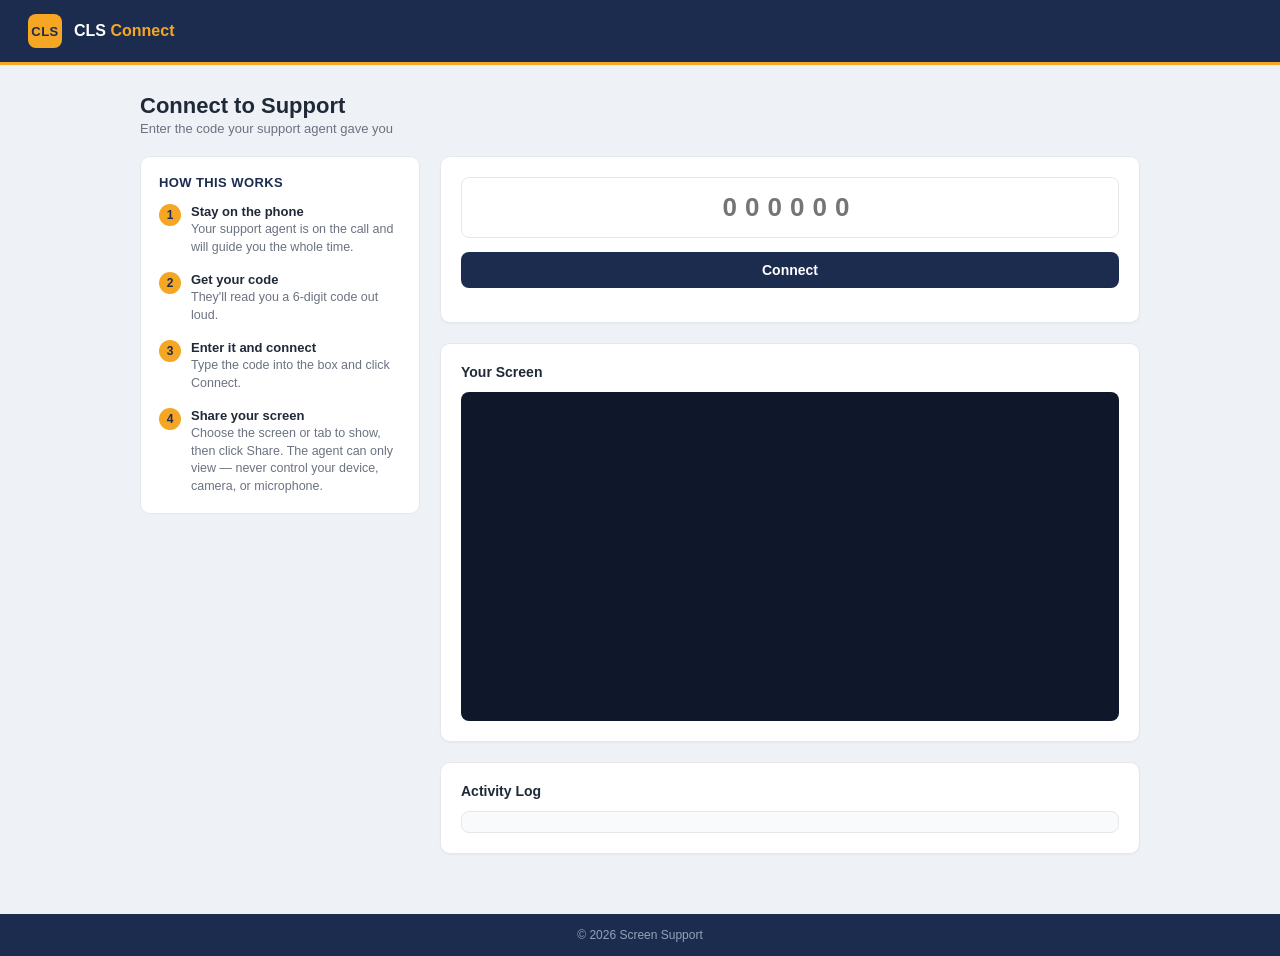
==== public/index.html @ 429fd6a7 "added instructions" ====
<!doctype html>
<html lang="en">
  <head>
    <meta charset="UTF-8" />
    <title>Screen Support</title>
    <link rel="stylesheet" href="styles.css?v=2" />
  </head>
  <body>
    <div class="topbar">
      <div class="brand">
        <div class="brand-badge">CLS</div>
        <div class="brand-name">CLS <span>Connect</span></div>
      </div>
    </div>

    <div class="page page-wide">
      <div class="page-header center">
        <h1>Connect to Support</h1>
        <p>Enter the code your support agent gave you</p>
      </div>

      <div class="layout-grid">
        <aside class="instructions-panel">
          <div class="instructions-title">How This Works</div>

          <div class="steps">
            <div class="step">
              <div class="step-num">1</div>
              <div class="step-body">
                <div class="step-title">Stay on the phone</div>
                <div class="step-text">
                  Your support agent is on the call and will guide you the
                  whole time.
                </div>
              </div>
            </div>

            <div class="step">
              <div class="step-num">2</div>
              <div class="step-body">
                <div class="step-title">Get your code</div>
                <div class="step-text">
                  They'll read you a 6-digit code out loud.
                </div>
              </div>
            </div>

            <div class="step">
              <div class="step-num">3</div>
              <div class="step-body">
                <div class="step-title">Enter it and connect</div>
                <div class="step-text">
                  Type the code into the box and click Connect.
                </div>
              </div>
            </div>

            <div class="step">
              <div class="step-num">4</div>
              <div class="step-body">
                <div class="step-title">Share your screen</div>
                <div class="step-text">
                  Choose the screen or tab to show, then click Share. The
                  agent can only view — never control your device, camera,
                  or microphone.
                </div>
              </div>
            </div>
          </div>
        </aside>

        <div class="main-col">
          <div class="card center">
            <input
              type="text"
              id="codeInput"
              class="code-input"
              maxlength="6"
              placeholder="000000"
            />
            <button
              class="btn btn-primary btn-block"
              style="margin-top: 14px"
              onclick="connect()"
            >
              Connect
            </button>

            <div style="margin-top: 14px">
              <span id="statusPill" class="status-pill hidden"></span>
            </div>
            <div class="timer-text" id="timer"></div>
          </div>

          <div class="card">
            <div class="card-title">Your Screen</div>
            <div class="video-wrapper">
              <video id="localVideo" autoplay muted playsinline tabindex="-1" disablePictureInPicture></video>
            </div>
          </div>

          <div class="card">
            <div class="card-title">Activity Log</div>
            <div id="log" class="log-box"></div>
          </div>
        </div>
      </div>
    </div>

    <div class="footer">© 2026 Screen Support</div>

    <script>
      let pc, ws, countdownInterval, localStream, pendingExpiresAt;

      function log(msg) {
        const el = document.getElementById("log");
        el.textContent += msg + "\n";
        el.scrollTop = el.scrollHeight;
        console.log(msg);
      }

      function startCountdown(expiresAtISO) {
        const expiresAt = new Date(expiresAtISO).getTime();
        if (countdownInterval) clearInterval(countdownInterval);

        const tick = () => {
          const diff = Math.max(0, expiresAt - Date.now());
          const totalSeconds = Math.floor(diff / 1000);
          const mm = String(Math.floor(totalSeconds / 60)).padStart(2, "0");
          const ss = String(totalSeconds % 60).padStart(2, "0");
          const timerEl = document.getElementById("timer");

          if (diff <= 0) {
            timerEl.textContent = "Session expired";
            clearInterval(countdownInterval);
            handleExpiry();
            return;
          }
          timerEl.textContent = `Expires in ${mm}:${ss}`;
        };

        tick();
        countdownInterval = setInterval(tick, 1000);
      }

      function handleExpiry() {
        log("Session expired");
        try {
          send({ type: "stop" });
        } catch (e) {}
        stopCaptureAndCleanup(
          "Session expired. Enter a new code to start again.",
          "error",
        );
      }

      function setStatus(text, type) {
        const pill = document.getElementById("statusPill");
        pill.className = "status-pill " + type;
        pill.innerHTML = '<span class="dot"></span>' + text;
        pill.classList.remove("hidden");
      }

      async function connect() {
        const code = document.getElementById("codeInput").value.trim();
        if (code.length !== 6) {
          setStatus("Please enter the 6-digit code.", "error");
          return;
        }

        setStatus("Connecting...", "waiting");

        const wsProtocol = location.protocol === "https:" ? "wss:" : "ws:";
        const wsUrl = `${wsProtocol}//${location.host}/ws?code=${code}&role=user`;
        ws = new WebSocket(wsUrl);

        ws.onopen = async () => {
          log("Connected to signaling server");
          setStatus("Connected. Starting screen share...", "waiting");
          await startShare();
        };
        ws.onclose = () => log("Signaling connection closed");
        ws.onerror = () => {
          log("WebSocket error");
          setStatus(
            "Could not connect. Check the code and try again.",
            "error",
          );
        };

        const iceServers = await getIceServers();
        pc = new RTCPeerConnection({ iceServers });

        pc.onicecandidate = (event) => {
          if (event.candidate) {
            send({ type: "ice-candidate", candidate: event.candidate });
          } else {
            log("ICE gathering complete");
          }
        };

        pc.onconnectionstatechange = () => {
          log("Connection state: " + pc.connectionState);
          if (pc.connectionState === "connected") {
            setStatus("Support agent is viewing your screen", "connected");
          } else if (
            ["disconnected", "failed", "closed"].includes(pc.connectionState)
          ) {
            setStatus("Session ended.", "ended");
          }
        };

        ws.onmessage = async (event) => {
          const msg = JSON.parse(event.data);
          if (msg.type === "answer") {
            log("Received answer from agent");
            await pc.setRemoteDescription(msg.answer);
          } else if (msg.type === "ice-candidate") {
            try {
              await pc.addIceCandidate(msg.candidate);
            } catch (e) {
              log("Failed to add ICE candidate: " + e.message);
            }
          } else if (msg.type === "session-info") {
            pendingExpiresAt = msg.expiresAt;
          }
        };
      }

      async function getIceServers() {
        try {
          const res = await fetch("/api/turn-credentials");
          if (!res.ok) throw new Error("bad response");
          const turnServers = await res.json();
          log("TURN credentials loaded");
          return [{ urls: "stun:stun.l.google.com:19302" }, ...turnServers];
        } catch (e) {
          log(
            "Failed to load TURN credentials, falling back to STUN only: " +
              e.message,
          );
          return [{ urls: "stun:stun.l.google.com:19302" }];
        }
      }

      async function startShare() {
        localStream = await navigator.mediaDevices.getDisplayMedia({
          video: { frameRate: { ideal: 10, max: 15 } },
        });
        const track = localStream.getVideoTracks()[0];
        if ("contentHint" in track) track.contentHint = "detail";
        track.onended = () => stopSharing();

        document.getElementById("localVideo").srcObject = localStream;
        localStream.getTracks().forEach((t) => pc.addTrack(t, localStream));
        log("Screen share started");

        if (pendingExpiresAt) {
          startCountdown(pendingExpiresAt);
        }

        const offer = await pc.createOffer();
        await pc.setLocalDescription(offer);
        send({ type: "offer", offer: pc.localDescription });
        log("Sent offer to agent");
      }

      function stopCaptureAndCleanup(statusText, statusType) {
        if (countdownInterval) {
          clearInterval(countdownInterval);
          countdownInterval = null;
        }
        pendingExpiresAt = null;

        if (localStream) {
          localStream.getTracks().forEach((t) => t.stop());
          localStream = null;
        }
        if (pc) {
          pc.close();
          pc = null;
        }
        if (ws) {
          ws.close();
          ws = null;
        }

        document.getElementById("localVideo").srcObject = null;
        setStatus(statusText, statusType);
        document.getElementById("codeInput").value = "";
      }

      function stopSharing() {
        log("Screen sharing stopped");
        try {
          send({ type: "stop" });
        } catch (e) {}
        stopCaptureAndCleanup(
          "Session ended. Enter a new code to start again.",
          "ended",
        );
      }

      function send(obj) {
        if (ws && ws.readyState === WebSocket.OPEN) {
          ws.send(JSON.stringify(obj));
        }
      }
    </script>
  </body>
</html>
---- public/styles.css ----
:root {
  --navy: #1b2c4f;
  --navy-light: #24365c;
  --orange: #f5a623;
  --bg: #eef1f5;
  --white: #ffffff;
  --text-dark: #1f2937;
  --text-muted: #6b7280;
  --green: #10b981;
  --green-bg: #d1fae5;
  --blue-badge-bg: #dbeafe;
  --blue-badge-text: #2563eb;
  --red: #ef4444;
  --border: #e5e7eb;
  --radius: 10px;
}

* { box-sizing: border-box; }

body {
  margin: 0;
  font-family: -apple-system, BlinkMacSystemFont, "Segoe UI", Roboto, Helvetica, Arial, sans-serif;
  background: var(--bg);
  color: var(--text-dark);
  min-height: 100vh;
  display: flex;
  flex-direction: column;
}

/* ---------- Top bar ---------- */
.topbar {
  background: var(--navy);
  border-bottom: 3px solid var(--orange);
  padding: 14px 28px;
  display: flex;
  align-items: center;
  justify-content: space-between;
}

.brand {
  display: flex;
  align-items: center;
  gap: 12px;
}

.brand-badge {
  background: var(--orange);
  color: var(--navy);
  font-weight: 800;
  font-size: 13px;
  width: 34px;
  height: 34px;
  border-radius: 8px;
  display: flex;
  align-items: center;
  justify-content: center;
  letter-spacing: 0.5px;
}

.brand-name {
  color: #fff;
  font-weight: 700;
  font-size: 16px;
}

.brand-name span {
  color: var(--orange);
}

.version-pill {
  background: rgba(255,255,255,0.12);
  color: #cbd5e1;
  font-size: 12px;
  padding: 4px 10px;
  border-radius: 999px;
}

/* ---------- Layout ---------- */
.page {
  flex: 1;
  max-width: 860px;
  width: 100%;
  margin: 0 auto;
  padding: 28px 20px 40px;
}

.page-header {
  margin-bottom: 20px;
}

.page-header h1 {
  font-size: 22px;
  margin: 0 0 2px;
}

.page-header p {
  margin: 0;
  color: var(--text-muted);
  font-size: 13px;
}

/* ---------- Cards ---------- */
.card {
  background: var(--white);
  border-radius: var(--radius);
  border: 1px solid var(--border);
  box-shadow: 0 1px 2px rgba(0,0,0,0.04);
  padding: 20px;
  margin-bottom: 20px;
}

.card-title {
  font-weight: 700;
  font-size: 14px;
  margin: 0 0 12px;
  display: flex;
  align-items: center;
  justify-content: space-between;
}

/* ---------- Buttons ---------- */
.btn {
  border: none;
  border-radius: 8px;
  padding: 10px 18px;
  font-size: 14px;
  font-weight: 600;
  cursor: pointer;
  display: inline-flex;
  align-items: center;
  gap: 6px;
}

.btn-primary {
  background: var(--navy);
  color: #fff;
}
.btn-primary:hover { background: var(--navy-light); }

.btn-outline {
  background: var(--white);
  color: var(--navy);
  border: 1px solid var(--border);
}
.btn-outline:hover { background: #f8fafc; }

.btn-block {
  width: 100%;
  justify-content: center;
}

/* ---------- Status / badges ---------- */
.status-pill {
  display: inline-flex;
  align-items: center;
  gap: 5px;
  font-size: 12px;
  font-weight: 600;
  padding: 3px 10px;
  border-radius: 999px;
}
.status-pill.waiting { background: #fef3c7; color: #b45309; }
.status-pill.connected { background: var(--green-bg); color: #047857; }
.status-pill.ended { background: #f1f5f9; color: var(--text-muted); }
.status-pill.error { background: #fee2e2; color: #b91c1c; }
.status-pill .dot {
  width: 6px; height: 6px; border-radius: 50%; background: currentColor;
}

/* ---------- Session code ---------- */
.code-display {
  font-size: 40px;
  font-weight: 800;
  letter-spacing: 8px;
  color: var(--navy);
  text-align: center;
  margin: 18px 0 6px;
}

.code-hint {
  text-align: center;
  color: var(--text-muted);
  font-size: 13px;
  margin-bottom: 4px;
}

.timer-text {
  text-align: center;
  color: var(--text-muted);
  font-size: 12px;
  font-weight: 600;
  margin-top: 4px;
}

/* ---------- Code input (user page) ---------- */
.code-input {
  font-size: 26px;
  letter-spacing: 8px;
  text-align: center;
  padding: 14px;
  width: 100%;
  border: 1px solid var(--border);
  border-radius: 8px;
  color: var(--navy);
  font-weight: 700;
}
.code-input:focus {
  outline: none;
  border-color: var(--orange);
  box-shadow: 0 0 0 3px rgba(245, 166, 35, 0.15);
}

/* ---------- Video ---------- */
.video-wrapper {
  background: #0f172a;
  border-radius: 8px;
  overflow: hidden;
  margin-top: 4px;
}

/* When the WRAPPER (not the <video> tag) is the fullscreen element,
   make it fill the screen and center the video inside it, letterboxed
   if the aspect ratio doesn't match. Covers all browser prefixes. */
.video-wrapper:fullscreen,
.video-wrapper:-webkit-full-screen,
.video-wrapper:-moz-full-screen,
.video-wrapper:-ms-fullscreen {
  width: 100vw;
  height: 100vh;
  display: flex;
  align-items: center;
  justify-content: center;
  background: #000;
  border-radius: 0;
}

.video-wrapper:fullscreen video,
.video-wrapper:-webkit-full-screen video,
.video-wrapper:-moz-full-screen video,
.video-wrapper:-ms-fullscreen video {
  width: 100%;
  height: 100%;
  object-fit: contain;
}
video {
  width: 100%;
  display: block;
  background: #0f172a;
}

/* Suppress Chrome/Safari's native media control overlay entirely —
   including the play/pause bar that otherwise appears automatically
   when a <video> enters fullscreen, regardless of the `controls` attribute. */
video::-webkit-media-controls,
video::-webkit-media-controls-enclosure,
video::-webkit-media-controls-panel {
  display: none !important;
  opacity: 0 !important;
  pointer-events: none !important;
}

/* ---------- Log box ---------- */
.log-box {
  font-family: "SFMono-Regular", Consolas, "Liberation Mono", Menlo, monospace;
  font-size: 11px;
  background: #f8fafc;
  border: 1px solid var(--border);
  border-radius: 8px;
  padding: 10px 12px;
  max-height: 150px;
  overflow-y: auto;
  white-space: pre-wrap;
  color: var(--text-muted);
}

/* ---------- Footer ---------- */
.footer {
  background: var(--navy);
  color: #94a3b8;
  text-align: center;
  font-size: 12px;
  padding: 14px;
}

.hidden { display: none !important; }

/* ---------- Two-column layout with instructions panel ---------- */
.page-wide { max-width: 1040px; }

.layout-grid {
  display: grid;
  grid-template-columns: 280px 1fr;
  gap: 20px;
  align-items: start;
}

@media (max-width: 720px) {
  .layout-grid { grid-template-columns: 1fr; }
}

.instructions-panel {
  background: var(--white);
  border: 1px solid var(--border);
  border-radius: var(--radius);
  padding: 18px;
  position: sticky;
  top: 20px;
}

.instructions-title {
  font-weight: 700;
  font-size: 13px;
  color: var(--navy);
  margin-bottom: 14px;
  text-transform: uppercase;
  letter-spacing: 0.4px;
}

.steps { display: flex; flex-direction: column; gap: 16px; }

.step { display: flex; gap: 10px; align-items: flex-start; }

.step-num {
  flex-shrink: 0;
  width: 22px;
  height: 22px;
  border-radius: 50%;
  background: var(--orange);
  color: var(--navy);
  font-weight: 800;
  font-size: 12px;
  display: flex;
  align-items: center;
  justify-content: center;
}

.step-title { font-weight: 700; font-size: 13px; margin-bottom: 2px; }
.step-text { font-size: 12.5px; color: var(--text-muted); line-height: 1.4; }

.link-box {
  margin-top: 8px;
  display: flex;
  align-items: center;
  gap: 8px;
  background: #f8fafc;
  border: 1px solid var(--border);
  border-radius: 6px;
  padding: 6px 8px;
}
.link-box span {
  font-size: 11px;
  color: var(--navy);
  word-break: break-all;
  flex: 1;
}
.link-box .btn { padding: 4px 10px; font-size: 12px; }
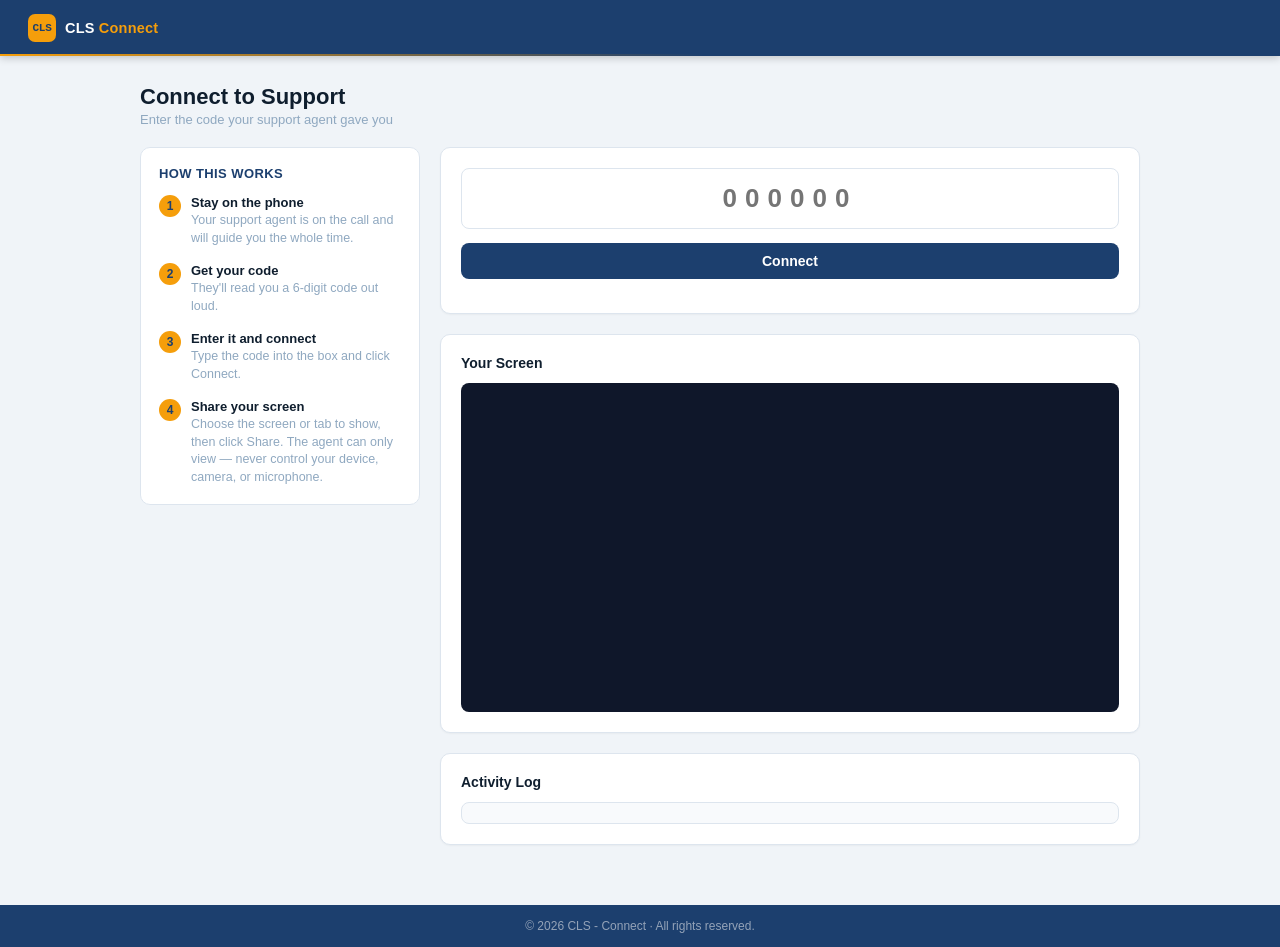
==== commit fd6a88c2: "sync styling with cls and rate limiting" ====
--- a/public/index.html
+++ b/public/index.html
@@ -2,7 +2,7 @@
 <html lang="en">
   <head>
     <meta charset="UTF-8" />
-    <title>Screen Support</title>
+    <title>CLS - Connect</title>
     <link rel="stylesheet" href="styles.css?v=2" />
   </head>
   <body>
@@ -107,7 +107,7 @@
       </div>
     </div>
 
-    <div class="footer">© 2026 Screen Support</div>
+    <div class="footer">© 2026 CLS - Connect  ·  All rights reserved.</div>
 
     <script>
       let pc, ws, countdownInterval, localStream, pendingExpiresAt;
--- a/public/styles.css
+++ b/public/styles.css
@@ -1,25 +1,27 @@
 :root {
-  --navy: #1b2c4f;
-  --navy-light: #24365c;
-  --orange: #f5a623;
-  --bg: #eef1f5;
-  --white: #ffffff;
-  --text-dark: #1f2937;
-  --text-muted: #6b7280;
-  --green: #10b981;
-  --green-bg: #d1fae5;
-  --blue-badge-bg: #dbeafe;
-  --blue-badge-text: #2563eb;
-  --red: #ef4444;
-  --border: #e5e7eb;
-  --radius: 10px;
+  /* Mapped to CLS Theme Variables */
+  --navy: #1c3f6e;           /* var(--cls-primary) */
+  --navy-light: #162f52;     /* var(--cls-primary-hover) */
+  --orange: #f59e0b;         /* var(--cls-accent) */
+  --bg: #f0f4f8;             /* var(--cls-bg) */
+  --white: #ffffff;          /* var(--cls-surface) */
+  --text-dark: #0f1e2e;      /* var(--cls-text-primary) */
+  --text-muted: #8fa8c0;     /* var(--cls-text-muted) */
+  --green: #166534;          /* var(--cls-closed-text) */
+  --green-bg: #dcfce7;       /* var(--cls-closed-bg) */
+  --blue-badge-bg: #e0f2fe;  /* var(--cls-open-bg) */
+  --blue-badge-text: #0369a1;/* var(--cls-open-text) */
+  --red: #c0392b;            /* Danger button color */
+  --border: #dde5ee;         /* var(--cls-border) */
+  --radius: 10px;            /* var(--cls-radius-md) */
 }
 
 * { box-sizing: border-box; }
 
 body {
   margin: 0;
-  font-family: -apple-system, BlinkMacSystemFont, "Segoe UI", Roboto, Helvetica, Arial, sans-serif;
+  /* Updated to match CLS's font */
+  font-family: 'Plus Jakarta Sans', sans-serif;
   background: var(--bg);
   color: var(--text-dark);
   min-height: 100vh;
@@ -30,39 +32,53 @@
 /* ---------- Top bar ---------- */
 .topbar {
   background: var(--navy);
-  border-bottom: 3px solid var(--orange);
   padding: 14px 28px;
   display: flex;
   align-items: center;
   justify-content: space-between;
+  position: relative;
+  box-shadow: 0 2px 8px rgba(0, 0, 0, 0.20);
+  z-index: 100;
+}
+.topbar::after {
+  content: '';
+  position: absolute;
+  bottom: 0;
+  left: 0;
+  right: 0;
+  height: 2px;
+  background: linear-gradient(90deg, var(--orange) 0%, transparent 55%);
+  pointer-events: none;
 }
 
 .brand {
   display: flex;
   align-items: center;
-  gap: 12px;
-}
-
+  gap: 9px; /* Matched gap from CLS */
+}
 .brand-badge {
+  width: 28px; /* Matched size */
+  height: 28px;
   background: var(--orange);
-  color: var(--navy);
-  font-weight: 800;
-  font-size: 13px;
-  width: 34px;
-  height: 34px;
-  border-radius: 8px;
+  border-radius: 7px;
   display: flex;
   align-items: center;
   justify-content: center;
-  letter-spacing: 0.5px;
-}
-
+  font-size: 11px;
+  font-weight: 700;
+  color: var(--navy);
+  font-family: "JetBrains Mono", monospace; /* Added CLS monospace font */
+  letter-spacing: -0.3px;
+  flex-shrink: 0;
+  user-select: none;
+}
 .brand-name {
-  color: #fff;
-  font-weight: 700;
-  font-size: 16px;
-}
-
+  font-size: 14.5px; /* Matched font size */
+  font-weight: 700;
+  color: #ffffff;
+  letter-spacing: 0.2px;
+  line-height: 1;
+}
 .brand-name span {
   color: var(--orange);
 }
@@ -129,13 +145,14 @@
   display: inline-flex;
   align-items: center;
   gap: 6px;
+  transition: all 0.15s ease;
 }
 
 .btn-primary {
   background: var(--navy);
   color: #fff;
 }
-.btn-primary:hover { background: var(--navy-light); }
+.btn-primary:hover { background: var(--navy-light); transform: translateY(-1px); }
 
 .btn-outline {
   background: var(--white);
@@ -159,10 +176,11 @@
   padding: 3px 10px;
   border-radius: 999px;
 }
-.status-pill.waiting { background: #fef3c7; color: #b45309; }
-.status-pill.connected { background: var(--green-bg); color: #047857; }
+/* Replaced generic warning with CLS Pending colours */
+.status-pill.waiting { background: #fef9c3; color: #a16207; }
+.status-pill.connected { background: var(--green-bg); color: var(--green); }
 .status-pill.ended { background: #f1f5f9; color: var(--text-muted); }
-.status-pill.error { background: #fee2e2; color: #b91c1c; }
+.status-pill.error { background: #fee2e2; color: var(--red); }
 .status-pill .dot {
   width: 6px; height: 6px; border-radius: 50%; background: currentColor;
 }
@@ -207,7 +225,7 @@
 .code-input:focus {
   outline: none;
   border-color: var(--orange);
-  box-shadow: 0 0 0 3px rgba(245, 166, 35, 0.15);
+  box-shadow: 0 0 0 3px rgba(245, 158, 11, 0.15); /* Updated focus ring to match CLS accent */
 }
 
 /* ---------- Video ---------- */
@@ -261,7 +279,7 @@
 
 /* ---------- Log box ---------- */
 .log-box {
-  font-family: "SFMono-Regular", Consolas, "Liberation Mono", Menlo, monospace;
+  font-family: "JetBrains Mono", "SFMono-Regular", Consolas, "Liberation Mono", Menlo, monospace; /* Match CLS Monospace */
   font-size: 11px;
   background: #f8fafc;
   border: 1px solid var(--border);
@@ -350,7 +368,25 @@
 .link-box span {
   font-size: 11px;
   color: var(--navy);
-  word-break: break-all;
   flex: 1;
-}
-.link-box .btn { padding: 4px 10px; font-size: 12px; }+  min-width: 0;
+  white-space: nowrap;
+  overflow: hidden;
+  text-overflow: ellipsis;
+}
+.link-box .btn { padding: 4px 10px; font-size: 12px; }
+
+.copy-btn {
+    background: transparent;
+    border: none;
+    cursor: pointer;
+    font-size: 18px;
+    padding: 4px;
+    color: var(--navy);
+    flex-shrink: 0;
+    transition: transform .2s;
+}
+
+.copy-btn:hover {
+    transform: scale(1.15);
+}
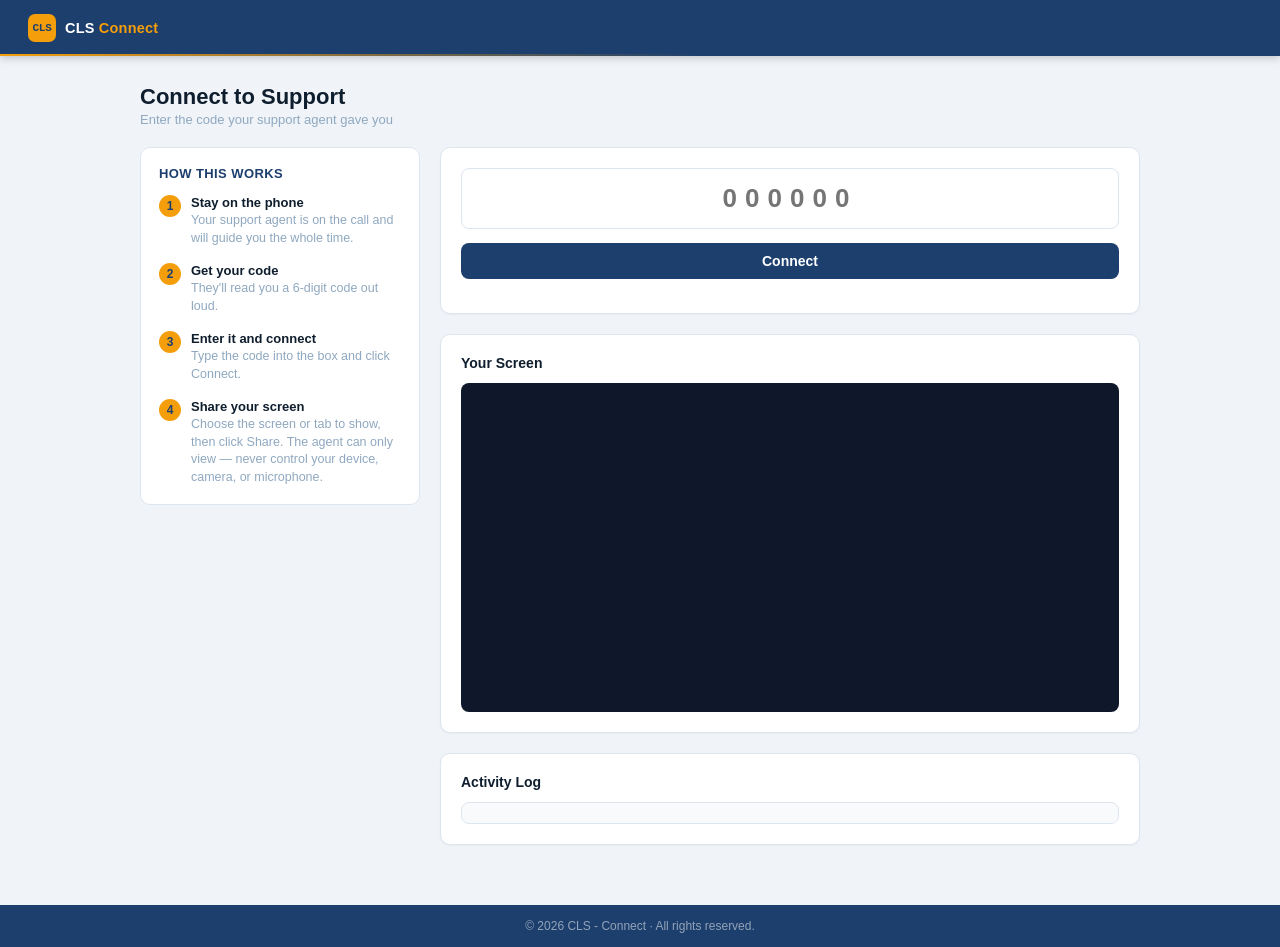
==== commit c79e4182: "added full screen caller view with end call button" ====
--- a/public/index.html
+++ b/public/index.html
@@ -3,7 +3,7 @@
   <head>
     <meta charset="UTF-8" />
     <title>CLS - Connect</title>
-    <link rel="stylesheet" href="styles.css?v=2" />
+    <link rel="stylesheet" href="styles.css?v=3" />
   </head>
   <body>
     <div class="topbar">
@@ -111,6 +111,7 @@
 
     <script>
       let pc, ws, countdownInterval, localStream, pendingExpiresAt;
+      let cleanedUp = false; // guards against double-cleanup races
 
       function log(msg) {
         const el = document.getElementById("log");
@@ -168,6 +169,7 @@
           return;
         }
 
+        cleanedUp = false;
         setStatus("Connecting...", "waiting");
 
         const wsProtocol = location.protocol === "https:" ? "wss:" : "ws:";
@@ -179,7 +181,16 @@
           setStatus("Connected. Starting screen share...", "waiting");
           await startShare();
         };
-        ws.onclose = () => log("Signaling connection closed");
+        ws.onclose = () => {
+          log("Signaling connection closed");
+          // The server closes this socket whenever the session ends (either
+          // side sent "stop", or it expired) — treat it as a hangup signal
+          // too, in case the explicit "stop" message above was missed.
+          stopCaptureAndCleanup(
+            "Session ended. Enter a new code to start again.",
+            "ended",
+          );
+        };
         ws.onerror = () => {
           log("WebSocket error");
           setStatus(
@@ -206,7 +217,10 @@
           } else if (
             ["disconnected", "failed", "closed"].includes(pc.connectionState)
           ) {
-            setStatus("Session ended.", "ended");
+            // Fallback: if we somehow get here without having already
+            // stopped the capture (e.g. the "stop" message or ws close
+            // didn't fire), make sure the screen-share track actually ends.
+            stopCaptureAndCleanup("Session ended.", "ended");
           }
         };
 
@@ -221,6 +235,14 @@
             } catch (e) {
               log("Failed to add ICE candidate: " + e.message);
             }
+          } else if (msg.type === "stop") {
+            // The agent ended the call. Stop sharing immediately rather
+            // than waiting for the peer connection to time out on its own.
+            log("Agent ended the session");
+            stopCaptureAndCleanup(
+              "The agent ended the session. Enter a new code to start again.",
+              "ended",
+            );
           } else if (msg.type === "session-info") {
             pendingExpiresAt = msg.expiresAt;
           }
@@ -265,7 +287,15 @@
         log("Sent offer to agent");
       }
 
+      // Stops the actual screen capture (turns off the browser's native
+      // "sharing your screen" indicator) and tears down the connection.
+      // Safe to call more than once — the guard below prevents duplicate
+      // status updates / double-closes when both the "stop" message and
+      // ws.onclose (or onconnectionstatechange) fire for the same hangup.
       function stopCaptureAndCleanup(statusText, statusType) {
+        if (cleanedUp) return;
+        cleanedUp = true;
+
         if (countdownInterval) {
           clearInterval(countdownInterval);
           countdownInterval = null;
@@ -273,7 +303,7 @@
         pendingExpiresAt = null;
 
         if (localStream) {
-          localStream.getTracks().forEach((t) => t.stop());
+          localStream.getTracks().forEach((t) => t.stop()); // actually ends the capture
           localStream = null;
         }
         if (pc) {
@@ -281,6 +311,7 @@
           pc = null;
         }
         if (ws) {
+          ws.onclose = null; // avoid re-entering this function via onclose
           ws.close();
           ws = null;
         }
--- a/public/styles.css
+++ b/public/styles.css
@@ -20,7 +20,6 @@
 
 body {
   margin: 0;
-  /* Updated to match CLS's font */
   font-family: 'Plus Jakarta Sans', sans-serif;
   background: var(--bg);
   color: var(--text-dark);
@@ -54,10 +53,10 @@
 .brand {
   display: flex;
   align-items: center;
-  gap: 9px; /* Matched gap from CLS */
+  gap: 9px;
 }
 .brand-badge {
-  width: 28px; /* Matched size */
+  width: 28px;
   height: 28px;
   background: var(--orange);
   border-radius: 7px;
@@ -67,13 +66,13 @@
   font-size: 11px;
   font-weight: 700;
   color: var(--navy);
-  font-family: "JetBrains Mono", monospace; /* Added CLS monospace font */
+  font-family: "JetBrains Mono", monospace;
   letter-spacing: -0.3px;
   flex-shrink: 0;
   user-select: none;
 }
 .brand-name {
-  font-size: 14.5px; /* Matched font size */
+  font-size: 14.5px;
   font-weight: 700;
   color: #ffffff;
   letter-spacing: 0.2px;
@@ -176,7 +175,6 @@
   padding: 3px 10px;
   border-radius: 999px;
 }
-/* Replaced generic warning with CLS Pending colours */
 .status-pill.waiting { background: #fef9c3; color: #a16207; }
 .status-pill.connected { background: var(--green-bg); color: var(--green); }
 .status-pill.ended { background: #f1f5f9; color: var(--text-muted); }
@@ -225,20 +223,16 @@
 .code-input:focus {
   outline: none;
   border-color: var(--orange);
-  box-shadow: 0 0 0 3px rgba(245, 158, 11, 0.15); /* Updated focus ring to match CLS accent */
-}
-
-/* ---------- Video ---------- */
+  box-shadow: 0 0 0 3px rgba(245, 158, 11, 0.15);
+}
+
+/* ---------- Video (small preview / caller's own page) ---------- */
 .video-wrapper {
   background: #0f172a;
   border-radius: 8px;
   overflow: hidden;
   margin-top: 4px;
 }
-
-/* When the WRAPPER (not the <video> tag) is the fullscreen element,
-   make it fill the screen and center the video inside it, letterboxed
-   if the aspect ratio doesn't match. Covers all browser prefixes. */
 .video-wrapper:fullscreen,
 .video-wrapper:-webkit-full-screen,
 .video-wrapper:-moz-full-screen,
@@ -251,7 +245,6 @@
   background: #000;
   border-radius: 0;
 }
-
 .video-wrapper:fullscreen video,
 .video-wrapper:-webkit-full-screen video,
 .video-wrapper:-moz-full-screen video,
@@ -265,10 +258,6 @@
   display: block;
   background: #0f172a;
 }
-
-/* Suppress Chrome/Safari's native media control overlay entirely —
-   including the play/pause bar that otherwise appears automatically
-   when a <video> enters fullscreen, regardless of the `controls` attribute. */
 video::-webkit-media-controls,
 video::-webkit-media-controls-enclosure,
 video::-webkit-media-controls-panel {
@@ -279,7 +268,7 @@
 
 /* ---------- Log box ---------- */
 .log-box {
-  font-family: "JetBrains Mono", "SFMono-Regular", Consolas, "Liberation Mono", Menlo, monospace; /* Match CLS Monospace */
+  font-family: "JetBrains Mono", "SFMono-Regular", Consolas, "Liberation Mono", Menlo, monospace;
   font-size: 11px;
   background: #f8fafc;
   border: 1px solid var(--border);
@@ -335,9 +324,7 @@
 }
 
 .steps { display: flex; flex-direction: column; gap: 16px; }
-
 .step { display: flex; gap: 10px; align-items: flex-start; }
-
 .step-num {
   flex-shrink: 0;
   width: 22px;
@@ -351,7 +338,6 @@
   align-items: center;
   justify-content: center;
 }
-
 .step-title { font-weight: 700; font-size: 13px; margin-bottom: 2px; }
 .step-text { font-size: 12.5px; color: var(--text-muted); line-height: 1.4; }
 
@@ -377,16 +363,79 @@
 .link-box .btn { padding: 4px 10px; font-size: 12px; }
 
 .copy-btn {
-    background: transparent;
-    border: none;
-    cursor: pointer;
-    font-size: 18px;
-    padding: 4px;
-    color: var(--navy);
-    flex-shrink: 0;
-    transition: transform .2s;
-}
-
-.copy-btn:hover {
-    transform: scale(1.15);
-}
+  background: transparent;
+  border: none;
+  cursor: pointer;
+  font-size: 18px;
+  padding: 4px;
+  color: var(--navy);
+  flex-shrink: 0;
+  transition: transform .2s;
+}
+.copy-btn:hover { transform: scale(1.15); }
+
+/* ============================================================
+   Meet-style full-viewport call view (agent dashboard)
+   Takes over the entire browser window once the caller's
+   screen starts streaming — no need to hit "fullscreen".
+   ============================================================ */
+.call-view {
+  position: fixed;
+  inset: 0;
+  z-index: 1000;
+  background: #000;
+  display: flex;
+  flex-direction: column;
+}
+
+.call-topbar {
+  flex-shrink: 0;
+  display: flex;
+  align-items: center;
+  justify-content: space-between;
+  padding: 12px 22px;
+  background: #0f172a;
+  border-bottom: 1px solid rgba(255, 255, 255, 0.08);
+}
+
+.call-timer {
+  color: #cbd5e1;
+  font-size: 12px;
+  font-weight: 600;
+  font-family: "JetBrains Mono", monospace;
+}
+
+.call-video-wrap {
+  flex: 1;
+  min-height: 0;
+  display: flex;
+  align-items: center;
+  justify-content: center;
+  background: #000;
+  overflow: hidden;
+}
+.call-video-wrap video {
+  width: 100%;
+  height: 100%;
+  object-fit: contain;
+  background: #000;
+}
+
+.call-bottombar {
+  flex-shrink: 0;
+  display: flex;
+  align-items: center;
+  justify-content: center;
+  gap: 14px;
+  padding: 14px 22px;
+  background: #0f172a;
+  border-top: 1px solid rgba(255, 255, 255, 0.08);
+}
+
+.btn-end-call {
+  background: var(--red);
+  color: #fff;
+  border-radius: 999px;
+  padding: 10px 24px;
+}
+.btn-end-call:hover { background: #a53224; }
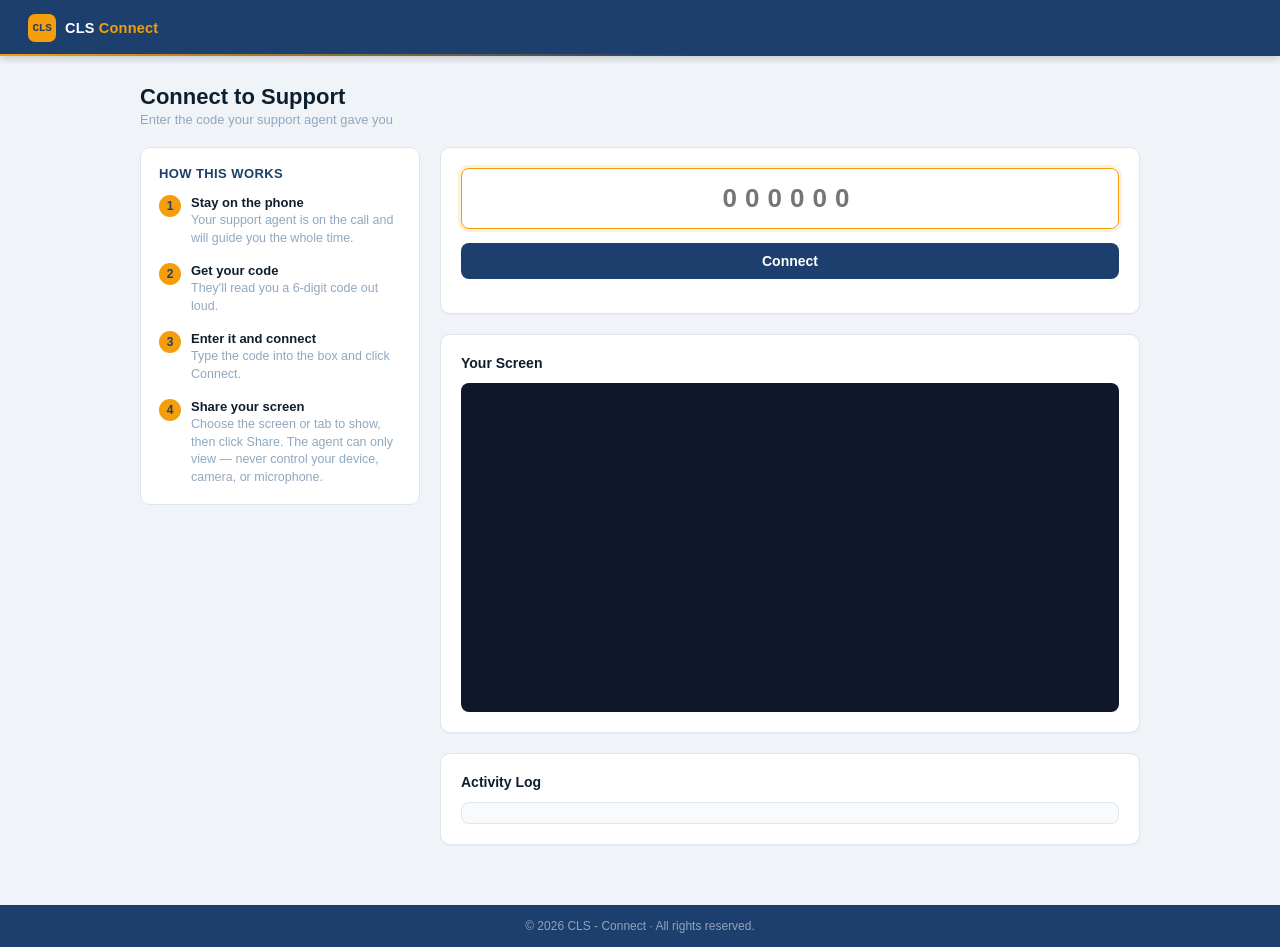
==== commit a3bf9671: "added timer countdown" ====
--- a/public/index.html
+++ b/public/index.html
@@ -77,6 +77,8 @@
               class="code-input"
               maxlength="6"
               placeholder="000000"
+              inputmode="numeric"
+              autocomplete="off"
             />
             <button
               class="btn btn-primary btn-block"
@@ -111,7 +113,7 @@
 
     <script>
       let pc, ws, countdownInterval, localStream, pendingExpiresAt;
-      let cleanedUp = false; // guards against double-cleanup races
+      let cleanedUp = false;
 
       function log(msg) {
         const el = document.getElementById("log");
@@ -119,6 +121,20 @@
         el.scrollTop = el.scrollHeight;
         console.log(msg);
       }
+
+      // ---------- Auto-focus, digits-only, auto-submit ----------
+      window.addEventListener("DOMContentLoaded", () => {
+        const input = document.getElementById("codeInput");
+        input.focus();
+
+        input.addEventListener("input", () => {
+          // Strip anything that isn't a digit as the user types/pastes.
+          const digitsOnly = input.value.replace(/\D/g, "").slice(0, 6);
+          if (digitsOnly !== input.value) {
+            input.value = digitsOnly;
+          }
+        });
+      });
 
       function startCountdown(expiresAtISO) {
         const expiresAt = new Date(expiresAtISO).getTime();
@@ -137,7 +153,7 @@
             handleExpiry();
             return;
           }
-          timerEl.textContent = `Expires in ${mm}:${ss}`;
+          timerEl.textContent = `Session will expire in ${mm}:${ss}`;
         };
 
         tick();
@@ -183,9 +199,6 @@
         };
         ws.onclose = () => {
           log("Signaling connection closed");
-          // The server closes this socket whenever the session ends (either
-          // side sent "stop", or it expired) — treat it as a hangup signal
-          // too, in case the explicit "stop" message above was missed.
           stopCaptureAndCleanup(
             "Session ended. Enter a new code to start again.",
             "ended",
@@ -217,9 +230,6 @@
           } else if (
             ["disconnected", "failed", "closed"].includes(pc.connectionState)
           ) {
-            // Fallback: if we somehow get here without having already
-            // stopped the capture (e.g. the "stop" message or ws close
-            // didn't fire), make sure the screen-share track actually ends.
             stopCaptureAndCleanup("Session ended.", "ended");
           }
         };
@@ -236,8 +246,6 @@
               log("Failed to add ICE candidate: " + e.message);
             }
           } else if (msg.type === "stop") {
-            // The agent ended the call. Stop sharing immediately rather
-            // than waiting for the peer connection to time out on its own.
             log("Agent ended the session");
             stopCaptureAndCleanup(
               "The agent ended the session. Enter a new code to start again.",
@@ -287,11 +295,6 @@
         log("Sent offer to agent");
       }
 
-      // Stops the actual screen capture (turns off the browser's native
-      // "sharing your screen" indicator) and tears down the connection.
-      // Safe to call more than once — the guard below prevents duplicate
-      // status updates / double-closes when both the "stop" message and
-      // ws.onclose (or onconnectionstatechange) fire for the same hangup.
       function stopCaptureAndCleanup(statusText, statusType) {
         if (cleanedUp) return;
         cleanedUp = true;
@@ -303,7 +306,7 @@
         pendingExpiresAt = null;
 
         if (localStream) {
-          localStream.getTracks().forEach((t) => t.stop()); // actually ends the capture
+          localStream.getTracks().forEach((t) => t.stop());
           localStream = null;
         }
         if (pc) {
@@ -311,7 +314,7 @@
           pc = null;
         }
         if (ws) {
-          ws.onclose = null; // avoid re-entering this function via onclose
+          ws.onclose = null;
           ws.close();
           ws = null;
         }
@@ -319,6 +322,7 @@
         document.getElementById("localVideo").srcObject = null;
         setStatus(statusText, statusType);
         document.getElementById("codeInput").value = "";
+        document.getElementById("codeInput").focus();
       }
 
       function stopSharing() {
--- a/public/styles.css
+++ b/public/styles.css
@@ -147,11 +147,17 @@
   transition: all 0.15s ease;
 }
 
+.btn:disabled {
+  opacity: 0.6;
+  cursor: not-allowed;
+  transform: none !important;
+}
+
 .btn-primary {
   background: var(--navy);
   color: #fff;
 }
-.btn-primary:hover { background: var(--navy-light); transform: translateY(-1px); }
+.btn-primary:hover:not(:disabled) { background: var(--navy-light); transform: translateY(-1px); }
 
 .btn-outline {
   background: var(--white);
@@ -376,8 +382,6 @@
 
 /* ============================================================
    Meet-style full-viewport call view (agent dashboard)
-   Takes over the entire browser window once the caller's
-   screen starts streaming — no need to hit "fullscreen".
    ============================================================ */
 .call-view {
   position: fixed;
@@ -398,11 +402,53 @@
   border-bottom: 1px solid rgba(255, 255, 255, 0.08);
 }
 
-.call-timer {
-  color: #cbd5e1;
-  font-size: 12px;
+.call-timers {
+  display: flex;
+  align-items: center;
+  gap: 10px;
+}
+
+.timer-chip {
+  display: flex;
+  align-items: center;
+  gap: 6px;
+  font-size: 12px;
+  font-weight: 700;
+  font-family: "JetBrains Mono", monospace;
+  padding: 4px 10px;
+  border-radius: 6px;
+  background: rgba(255, 255, 255, 0.06);
+}
+
+.timer-chip-label {
+  font-size: 10px;
   font-weight: 600;
-  font-family: "JetBrains Mono", monospace;
+  text-transform: uppercase;
+  letter-spacing: 0.4px;
+  color: #94a3b8;
+  font-family: -apple-system, BlinkMacSystemFont, "Segoe UI", Roboto, sans-serif;
+}
+
+.duration-chip {
+  color: #86efac;
+}
+.duration-chip::before {
+  content: '';
+  width: 6px;
+  height: 6px;
+  border-radius: 50%;
+  background: #22c55e;
+  display: inline-block;
+  animation: pulse-dot 1.6s ease-in-out infinite;
+}
+
+.expiry-chip {
+  color: #fbbf24;
+}
+
+@keyframes pulse-dot {
+  0%, 100% { opacity: 1; }
+  50% { opacity: 0.35; }
 }
 
 .call-video-wrap {
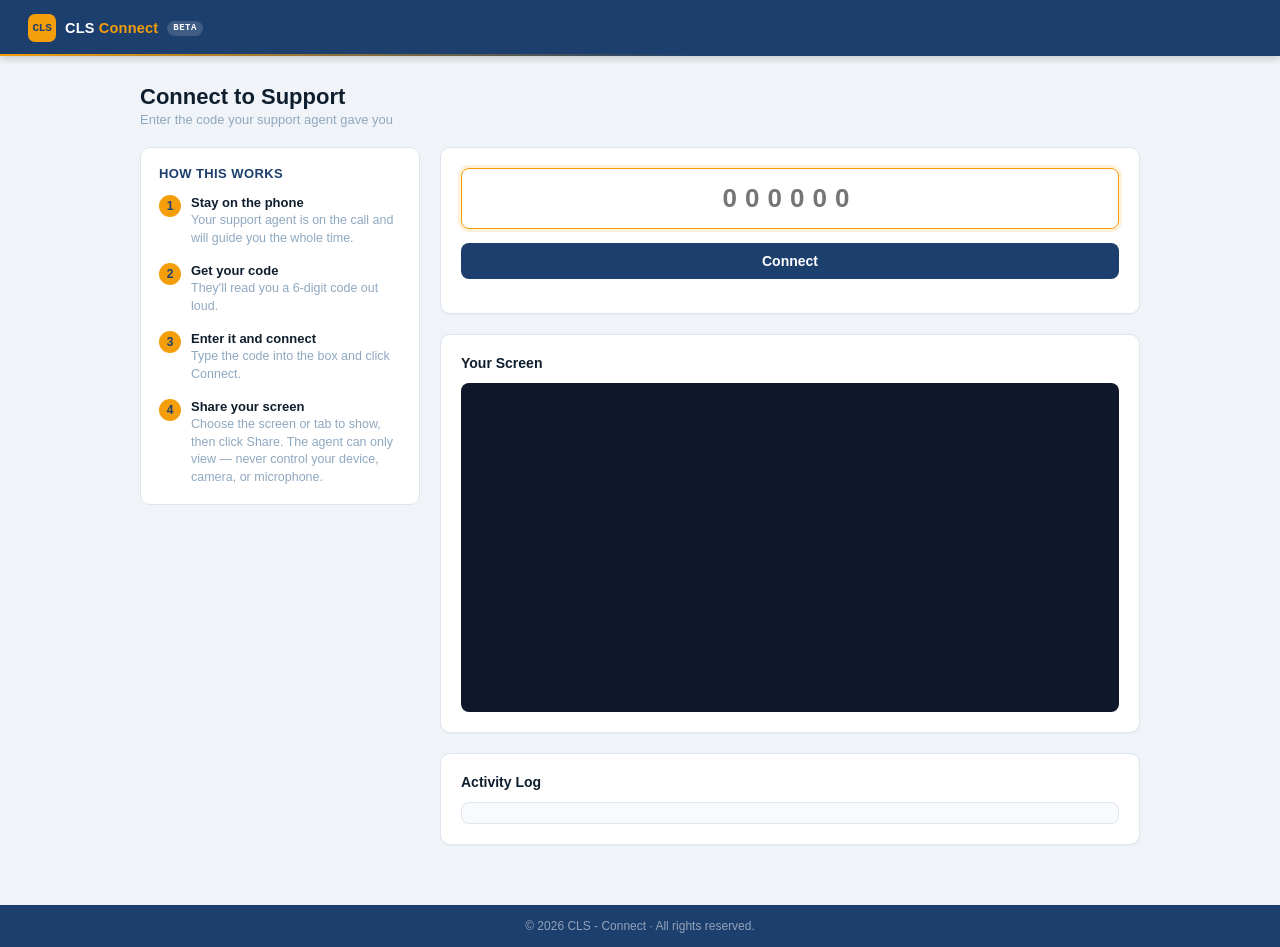
==== commit de253833: "added beta tag" ====
--- a/public/index.html
+++ b/public/index.html
@@ -10,6 +10,8 @@
       <div class="brand">
         <div class="brand-badge">CLS</div>
         <div class="brand-name">CLS <span>Connect</span></div>
+        <div class="beta-tag">BETA</div>
+      </div>
       </div>
     </div>
 
--- a/public/styles.css
+++ b/public/styles.css
@@ -82,6 +82,21 @@
   color: var(--orange);
 }
 
+.beta-tag {
+  background: rgba(255, 255, 255, 0.15); /* Soft white highlight */
+  color: #fff;
+  font-family: "JetBrains Mono", monospace;
+  font-size: 9px;
+  font-weight: 800;
+  padding: 3px 6px;
+  border-radius: 12px; /* Pill shape */
+  letter-spacing: 0.5px;
+  display: inline-flex;
+  align-items: center;
+  line-height: 1;
+}
+
+
 .version-pill {
   background: rgba(255,255,255,0.12);
   color: #cbd5e1;
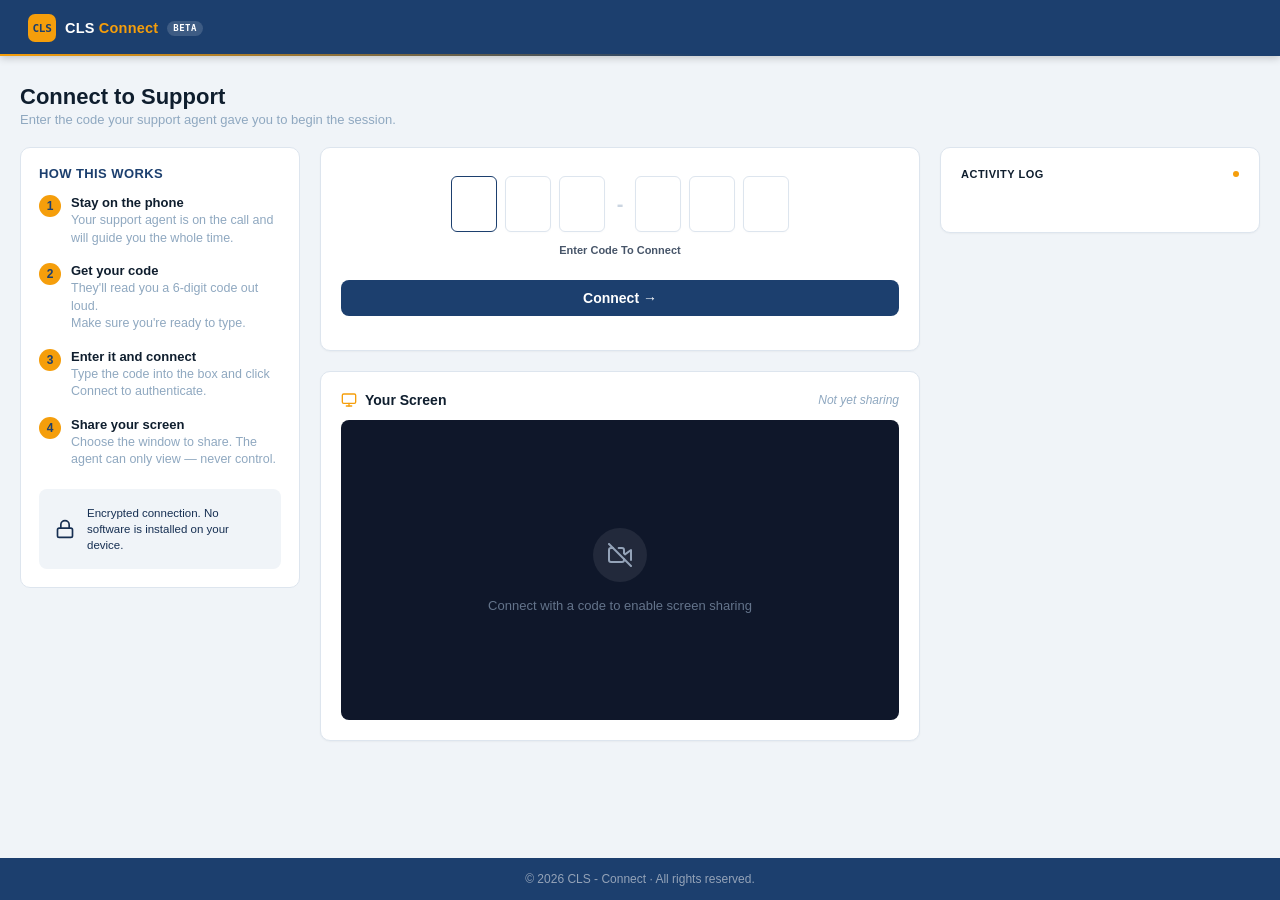
==== commit 4d124565: "layout changed" ====
--- a/public/index.html
+++ b/public/index.html
@@ -12,13 +12,12 @@
         <div class="brand-name">CLS <span>Connect</span></div>
         <div class="beta-tag">BETA</div>
       </div>
-      </div>
     </div>
 
     <div class="page page-wide">
-      <div class="page-header center">
+      <div class="page-header">
         <h1>Connect to Support</h1>
-        <p>Enter the code your support agent gave you</p>
+        <p>Enter the code your support agent gave you to begin the session.</p>
       </div>
 
       <div class="layout-grid">
@@ -42,7 +41,7 @@
               <div class="step-body">
                 <div class="step-title">Get your code</div>
                 <div class="step-text">
-                  They'll read you a 6-digit code out loud.
+                  They'll read you a 6-digit code out loud.<br/>Make sure you're ready to type.
                 </div>
               </div>
             </div>
@@ -52,7 +51,7 @@
               <div class="step-body">
                 <div class="step-title">Enter it and connect</div>
                 <div class="step-text">
-                  Type the code into the box and click Connect.
+                  Type the code into the box and click Connect to authenticate.
                 </div>
               </div>
             </div>
@@ -62,32 +61,36 @@
               <div class="step-body">
                 <div class="step-title">Share your screen</div>
                 <div class="step-text">
-                  Choose the screen or tab to show, then click Share. The
-                  agent can only view — never control your device, camera,
-                  or microphone.
+                  Choose the window to share. The agent can only view — never control.
                 </div>
               </div>
             </div>
           </div>
+          
+          <div class="encrypted-block">
+            <svg width="20" height="20" viewBox="0 0 24 24" fill="none" stroke="currentColor" stroke-width="2" stroke-linecap="round" stroke-linejoin="round" style="flex-shrink: 0;"><rect x="3" y="11" width="18" height="11" rx="2" ry="2"></rect><path d="M7 11V7a5 5 0 0 1 10 0v4"></path></svg>
+            <div>Encrypted connection. No software is installed on your device.</div>
+          </div>
         </aside>
 
         <div class="main-col">
-          <div class="card center">
-            <input
-              type="text"
-              id="codeInput"
-              class="code-input"
-              maxlength="6"
-              placeholder="000000"
-              inputmode="numeric"
-              autocomplete="off"
-            />
+          <div class="card center" style="text-align: center;">
+            <div class="code-inputs-container" style="display: flex; justify-content: center; align-items: center; gap: 8px; margin-bottom: 12px; margin-top: 8px;">
+              <input type="text" maxlength="1" class="digit-box" />
+              <input type="text" maxlength="1" class="digit-box" />
+              <input type="text" maxlength="1" class="digit-box" />
+              <span style="color: #cbd5e1; font-weight: bold; font-size: 20px; margin: 0 4px;">-</span>
+              <input type="text" maxlength="1" class="digit-box" />
+              <input type="text" maxlength="1" class="digit-box" />
+              <input type="text" maxlength="1" class="digit-box" />
+            </div>
+            <div class="code-hint" style="margin-bottom: 24px; font-weight: 600; font-size: 11px; color: #475569;">Enter Code To Connect</div>
+            <input type="hidden" id="codeInput" />
             <button
               class="btn btn-primary btn-block"
-              style="margin-top: 14px"
               onclick="connect()"
             >
-              Connect
+              Connect &rarr;
             </button>
 
             <div style="margin-top: 14px">
@@ -97,17 +100,34 @@
           </div>
 
           <div class="card">
-            <div class="card-title">Your Screen</div>
+            <div class="card-title" style="display: flex; justify-content: space-between;">
+              <span style="display: flex; align-items: center; gap: 8px;">
+                <svg width="16" height="16" viewBox="0 0 24 24" fill="none" stroke="currentColor" stroke-width="2" stroke-linecap="round" stroke-linejoin="round" style="color: var(--orange);"><rect x="2" y="3" width="20" height="14" rx="2" ry="2"></rect><line x1="8" y1="21" x2="16" y2="21"></line><line x1="12" y1="17" x2="12" y2="21"></line></svg>
+                Your Screen
+              </span>
+              <span style="font-weight: normal; font-size: 12px; color: var(--text-muted); font-style: italic;">Not yet sharing</span>
+            </div>
             <div class="video-wrapper">
-              <video id="localVideo" autoplay muted playsinline tabindex="-1" disablePictureInPicture></video>
-            </div>
-          </div>
-
-          <div class="card">
-            <div class="card-title">Activity Log</div>
-            <div id="log" class="log-box"></div>
+              <div class="video-placeholder" id="videoPlaceholder">
+                <div class="placeholder-icon">
+                  <svg width="24" height="24" viewBox="0 0 24 24" fill="none" stroke="currentColor" stroke-width="2" stroke-linecap="round" stroke-linejoin="round"><path d="M16 16v1a2 2 0 0 1-2 2H3a2 2 0 0 1-2-2V7a2 2 0 0 1 2-2h2m5.66 0H14a2 2 0 0 1 2 2v3.34l1 1L23 7v10"></path><line x1="1" y1="1" x2="23" y2="23"></line></svg>
+                </div>
+                <div>Connect with a code to enable screen sharing</div>
+              </div>
+              <video id="localVideo" autoplay muted playsinline tabindex="-1" disablePictureInPicture class="hidden"></video>
+            </div>
           </div>
         </div>
+
+        <aside class="activity-panel" style="position: sticky; top: 20px;">
+          <div class="card" style="display: flex; flex-direction: column; max-height: calc(100vh - 40px);">
+            <div class="card-title" style="text-transform: uppercase; font-size: 11px; letter-spacing: 0.5px; display: flex; justify-content: space-between; align-items: center; flex-shrink: 0;">
+              Activity Log
+              <div style="width: 6px; height: 6px; border-radius: 50%; background: var(--orange);"></div>
+            </div>
+            <div id="log" class="log-box" style="border: none; background: transparent; padding: 10px 0; max-height: none; overflow-y: auto; flex: 1;"></div>
+          </div>
+        </aside>
       </div>
     </div>
 
@@ -126,16 +146,40 @@
 
       // ---------- Auto-focus, digits-only, auto-submit ----------
       window.addEventListener("DOMContentLoaded", () => {
-        const input = document.getElementById("codeInput");
-        input.focus();
-
-        input.addEventListener("input", () => {
-          // Strip anything that isn't a digit as the user types/pastes.
-          const digitsOnly = input.value.replace(/\D/g, "").slice(0, 6);
-          if (digitsOnly !== input.value) {
-            input.value = digitsOnly;
-          }
+        const boxes = document.querySelectorAll(".digit-box");
+        const hiddenInput = document.getElementById("codeInput");
+        if (boxes.length > 0) boxes[0].focus();
+
+        boxes.forEach((box, index) => {
+          box.addEventListener("input", (e) => {
+            box.value = box.value.replace(/[^0-9]/g, "");
+            if (box.value && index < boxes.length - 1) {
+              boxes[index + 1].focus();
+            }
+            updateHidden();
+          });
+          box.addEventListener("keydown", (e) => {
+            if (e.key === "Backspace" && !box.value && index > 0) {
+              boxes[index - 1].focus();
+            }
+          });
+          box.addEventListener("paste", (e) => {
+            e.preventDefault();
+            const text = (e.clipboardData || window.clipboardData).getData("text").replace(/[^0-9]/g, "");
+            for (let i = 0; i < text.length && index + i < boxes.length; i++) {
+              boxes[index + i].value = text[i];
+            }
+            const focusIndex = Math.min(index + text.length, boxes.length - 1);
+            boxes[focusIndex].focus();
+            updateHidden();
+          });
         });
+
+        function updateHidden() {
+          let code = "";
+          boxes.forEach(b => code += b.value);
+          hiddenInput.value = code;
+        }
       });
 
       function startCountdown(expiresAtISO) {
@@ -284,6 +328,8 @@
         track.onended = () => stopSharing();
 
         document.getElementById("localVideo").srcObject = localStream;
+        document.getElementById("localVideo").classList.remove("hidden");
+        document.getElementById("videoPlaceholder").classList.add("hidden");
         localStream.getTracks().forEach((t) => pc.addTrack(t, localStream));
         log("Screen share started");
 
@@ -322,9 +368,15 @@
         }
 
         document.getElementById("localVideo").srcObject = null;
+        document.getElementById("localVideo").classList.add("hidden");
+        if (document.getElementById("videoPlaceholder")) {
+          document.getElementById("videoPlaceholder").classList.remove("hidden");
+        }
         setStatus(statusText, statusType);
         document.getElementById("codeInput").value = "";
-        document.getElementById("codeInput").focus();
+        document.querySelectorAll(".digit-box").forEach(b => b.value = "");
+        const boxes = document.querySelectorAll(".digit-box");
+        if (boxes.length > 0) boxes[0].focus();
       }
 
       function stopSharing() {
--- a/public/styles.css
+++ b/public/styles.css
@@ -231,20 +231,59 @@
 
 /* ---------- Code input (user page) ---------- */
 .code-input {
+  display: none;
+}
+
+.digit-box {
+  width: 46px;
+  height: 56px;
   font-size: 26px;
-  letter-spacing: 8px;
   text-align: center;
-  padding: 14px;
-  width: 100%;
   border: 1px solid var(--border);
+  border-radius: 6px;
+  color: var(--text-dark);
+  font-weight: 400;
+  background: var(--white);
+  box-shadow: 0 1px 2px rgba(0,0,0,0.02);
+  font-family: 'Plus Jakarta Sans', sans-serif;
+}
+.digit-box:focus {
+  outline: none;
+  border-color: var(--navy);
+}
+
+.encrypted-block {
+  margin-top: 20px;
+  background: #f0f4f8;
   border-radius: 8px;
-  color: var(--navy);
-  font-weight: 700;
-}
-.code-input:focus {
-  outline: none;
-  border-color: var(--orange);
-  box-shadow: 0 0 0 3px rgba(245, 158, 11, 0.15);
+  padding: 16px;
+  display: flex;
+  align-items: center;
+  gap: 12px;
+  font-size: 11.5px;
+  color: var(--navy-light);
+  line-height: 1.4;
+}
+
+.video-placeholder {
+  display: flex;
+  flex-direction: column;
+  align-items: center;
+  justify-content: center;
+  height: 300px;
+  color: #64748b;
+  font-size: 13px;
+  gap: 16px;
+}
+.placeholder-icon {
+  width: 54px;
+  height: 54px;
+  border-radius: 50%;
+  background: rgba(255, 255, 255, 0.08);
+  display: flex;
+  align-items: center;
+  justify-content: center;
+  color: #94a3b8;
 }
 
 /* ---------- Video (small preview / caller's own page) ---------- */
@@ -313,11 +352,11 @@
 .hidden { display: none !important; }
 
 /* ---------- Two-column layout with instructions panel ---------- */
-.page-wide { max-width: 1040px; }
+.page-wide { max-width: 1300px; }
 
 .layout-grid {
   display: grid;
-  grid-template-columns: 280px 1fr;
+  grid-template-columns: 280px 1fr 320px;
   gap: 20px;
   align-items: start;
 }
@@ -499,4 +538,107 @@
   border-radius: 999px;
   padding: 10px 24px;
 }
-.btn-end-call:hover { background: #a53224; }+.btn-end-call:hover { background: #a53224; }
+
+/* --- Agent Dashboard Specifics --- */
+.session-stats {
+  display: grid;
+  grid-template-columns: repeat(2, 1fr);
+  gap: 16px;
+  margin-top: 24px;
+}
+.stat-box {
+  border: 1px solid var(--border);
+  border-radius: 8px;
+  padding: 12px 16px;
+  background: var(--white);
+}
+.stat-title {
+  font-size: 11px;
+  color: var(--text-muted);
+  margin-bottom: 8px;
+}
+.stat-value {
+  font-size: 20px;
+  font-weight: 700;
+  color: var(--navy);
+  letter-spacing: 1px;
+}
+
+.secure-box {
+  background: var(--navy);
+  color: var(--white);
+  padding: 20px;
+  border-radius: var(--radius);
+  margin-top: 20px;
+  position: relative;
+  overflow: hidden;
+}
+.secure-box-title {
+  font-weight: 700;
+  font-size: 13px;
+  margin-bottom: 8px;
+}
+.secure-box-text {
+  font-size: 12px;
+  color: #94a3b8;
+  line-height: 1.5;
+  position: relative;
+  z-index: 2;
+}
+.secure-box::after {
+  content: '';
+  position: absolute;
+  right: -10px;
+  bottom: -20px;
+  width: 80px;
+  height: 80px;
+  background: url('data:image/svg+xml;utf8,<svg width="24" height="24" viewBox="0 0 24 24" fill="none" stroke="%23ffffff" stroke-width="1.5" stroke-linecap="round" stroke-linejoin="round"><path d="M12 22s8-4 8-10V5l-8-3-8 3v7c0 6 8 10 8 10z"></path></svg>') no-repeat center;
+  background-size: contain;
+  opacity: 0.1;
+  z-index: 1;
+}
+
+.terminal-card {
+  background: #0f172a;
+  border-radius: var(--radius);
+  color: #94a3b8;
+  font-family: "JetBrains Mono", monospace;
+  overflow: hidden;
+  box-shadow: 0 4px 6px rgba(0,0,0,0.1);
+  margin-top: 20px;
+}
+.terminal-header {
+  display: flex;
+  justify-content: space-between;
+  align-items: center;
+  padding: 12px 16px;
+  background: #1e293b;
+  border-bottom: 1px solid #334155;
+  font-size: 11px;
+  font-weight: 700;
+  letter-spacing: 0.5px;
+  color: #e2e8f0;
+  text-transform: uppercase;
+}
+.terminal-dots {
+  display: flex;
+  gap: 6px;
+}
+.terminal-dot {
+  width: 10px;
+  height: 10px;
+  border-radius: 50%;
+}
+.terminal-dot.red { background: #ef4444; }
+.terminal-dot.yellow { background: #f59e0b; }
+.terminal-dot.green { background: #22c55e; }
+
+.terminal-card .log-box {
+  background: transparent;
+  border: none;
+  color: #94a3b8;
+  font-size: 11px;
+  padding: 16px;
+  max-height: 250px;
+}
